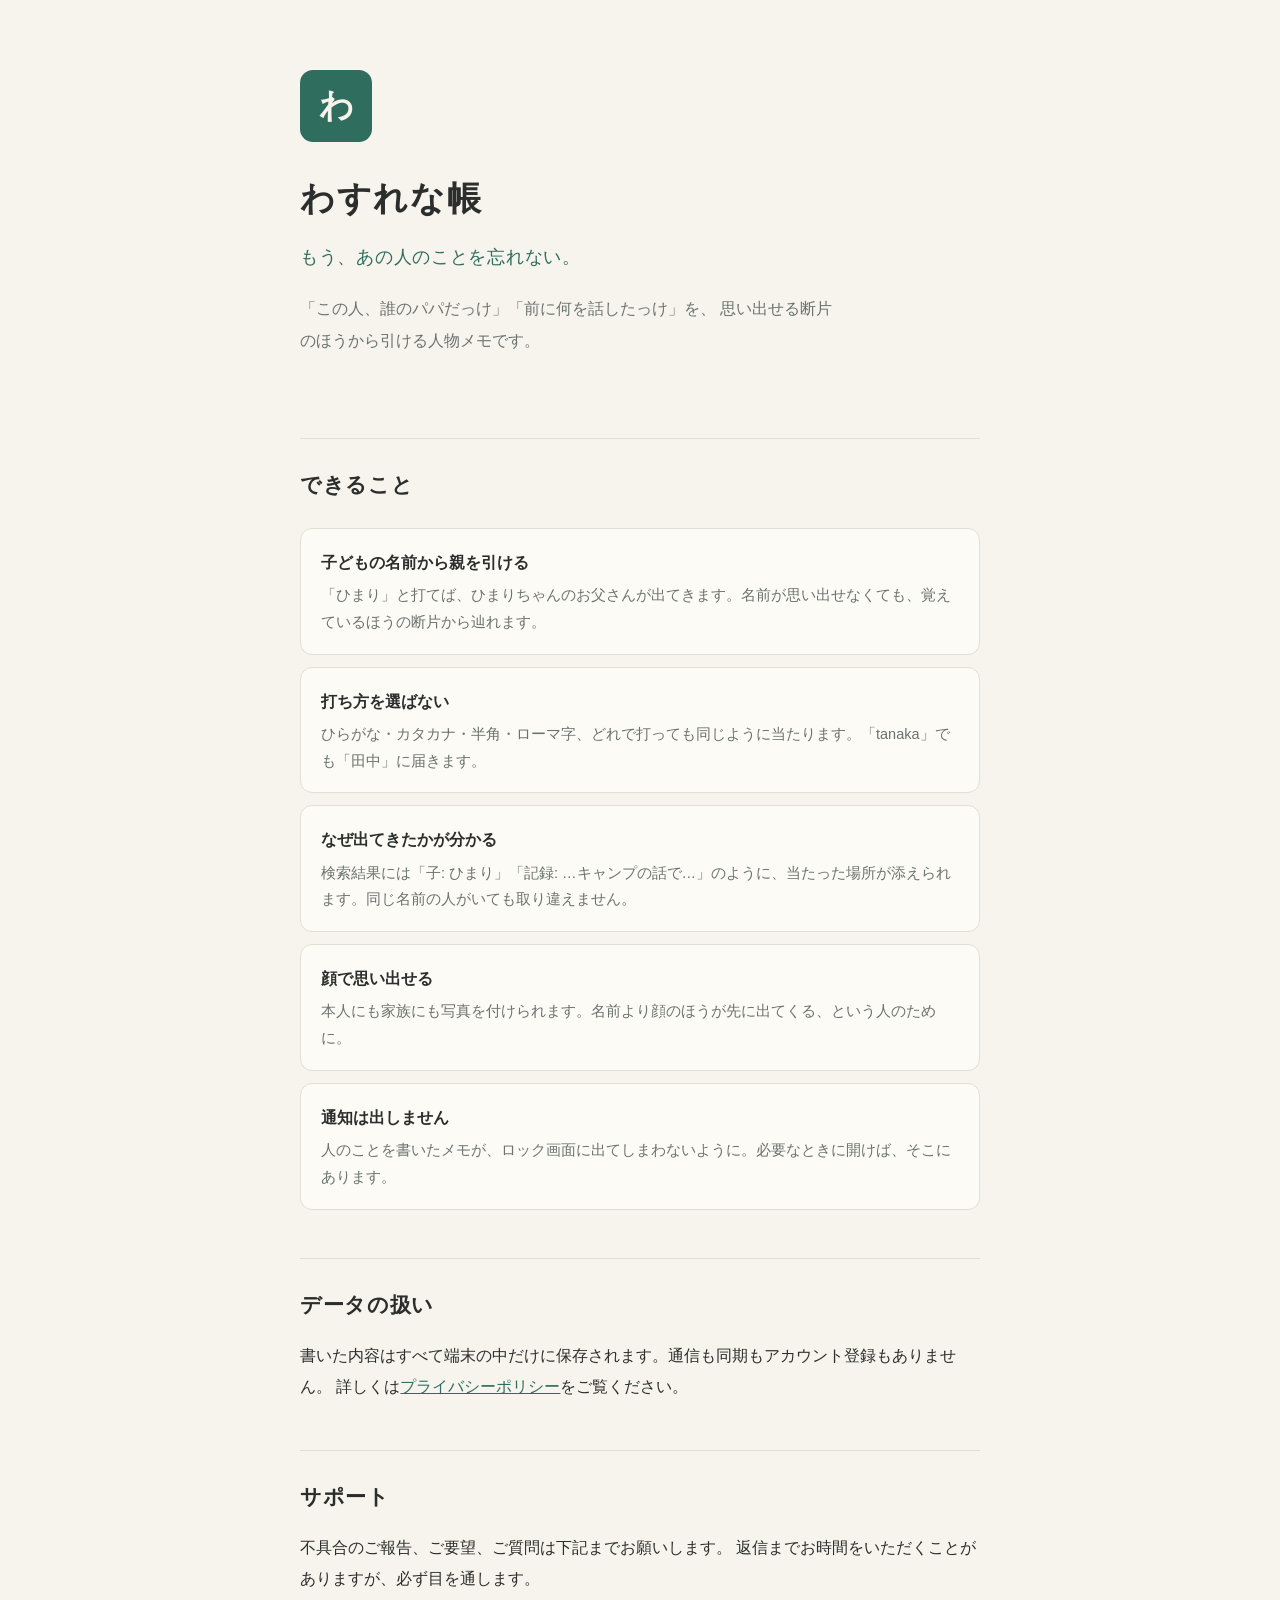
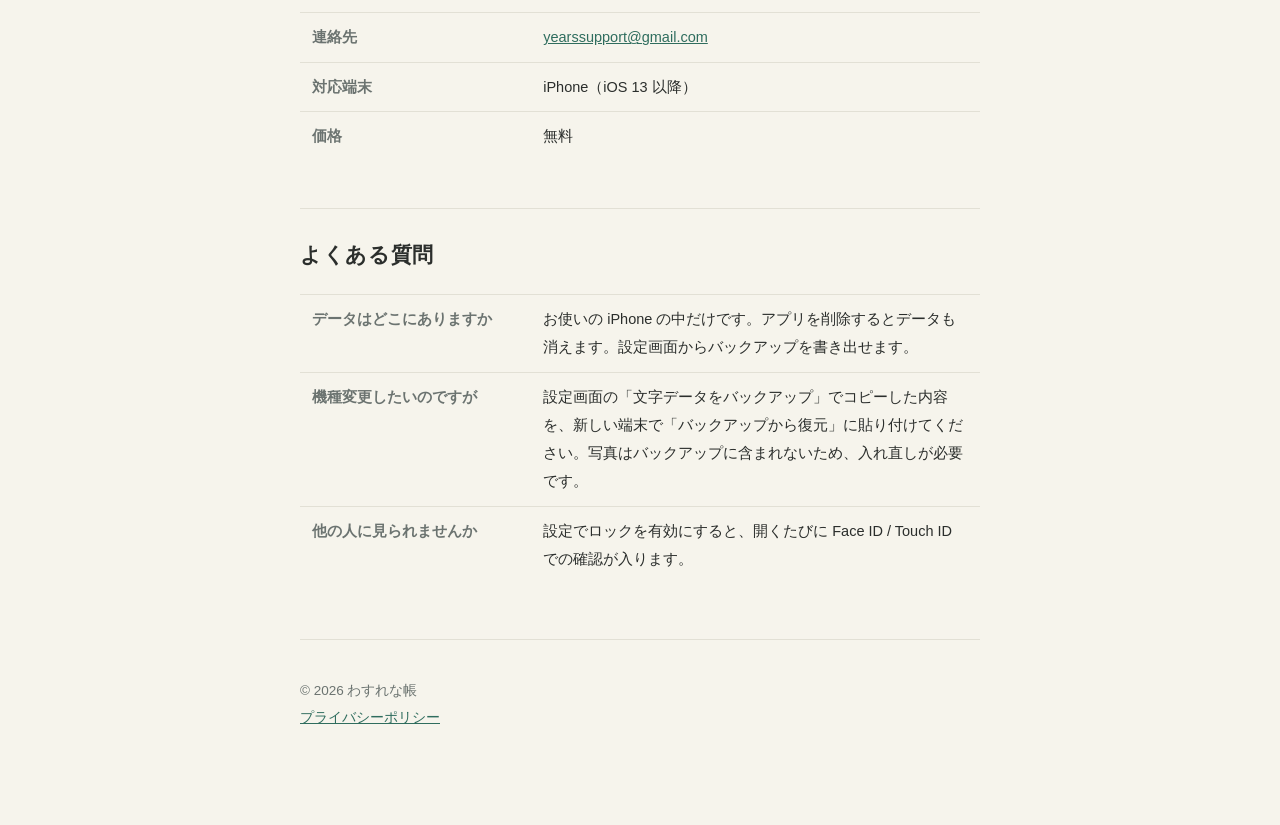
==== index.html @ 11682d03 "サポートページとプライバシーポリシーを公開" ====
<!DOCTYPE html>
<html lang="ja">
<head>
<meta charset="utf-8">
<meta name="viewport" content="width=device-width, initial-scale=1">
<title>わすれな帳 — もう、あの人のことを忘れない</title>
<meta name="description" content="「この人、誰のパパだっけ」をなくす人物メモ。子どもの名前からでも、話したことからでも引けます。データは端末の中だけ。">
<style>
  :root{
    --paper:#F6F4EC; --card:#FCFBF6; --ink:#2B2E2C; --sub:#6B7370;
    --green:#2F6D5E; --akane:#A8492B; --rule:#E2E0D5;
  }
  @media (prefers-color-scheme: dark){
    :root{ --paper:#121614; --card:#1B211E; --ink:#E9E7DE; --sub:#97A19C;
           --green:#7BC5AB; --akane:#D9825E; --rule:#2B322E; }
  }
  *{box-sizing:border-box}
  body{
    margin:0; padding:0 20px 80px; background:var(--paper); color:var(--ink);
    font-family:-apple-system,"Hiragino Kaku Gothic ProN","Yu Gothic",sans-serif;
    font-size:16px; line-height:1.95;
  }
  .wrap{max-width:680px;margin:0 auto}
  header{padding:70px 0 34px}
  .stamp{
    width:72px;height:72px;border-radius:13px;background:var(--green);
    display:flex;align-items:center;justify-content:center;margin-bottom:24px;
    font-family:"Hiragino Mincho ProN",serif;color:var(--paper);
    font-size:34px;font-weight:600;
  }
  h1{
    font-family:"Hiragino Mincho ProN",serif;font-size:34px;font-weight:600;
    margin:0 0 8px;letter-spacing:.05em;
  }
  .tagline{
    font-family:"Hiragino Mincho ProN",serif;font-size:18px;color:var(--green);
    margin:0 0 18px;letter-spacing:.04em;
  }
  .lead{color:var(--sub);margin:0;max-width:34em}
  h2{
    font-family:"Hiragino Mincho ProN",serif;font-size:21px;font-weight:600;
    margin:48px 0 12px;letter-spacing:.03em;
    padding-top:26px;border-top:1px solid var(--rule);
  }
  p{margin:14px 0}
  .points{display:grid;gap:12px;margin:22px 0 0}
  .point{
    background:var(--card);border:1px solid var(--rule);border-radius:12px;
    padding:18px 20px;
  }
  .point h3{margin:0 0 4px;font-size:16px}
  .point p{margin:0;color:var(--sub);font-size:14.5px;line-height:1.85}
  table{border-collapse:collapse;width:100%;margin:18px 0;font-size:14.5px}
  th,td{text-align:left;padding:10px 12px;border-top:1px solid var(--rule);vertical-align:top}
  th{white-space:nowrap;color:var(--sub);font-weight:600;width:34%}
  a{color:var(--green)}
  code{background:var(--card);padding:1px 6px;border-radius:4px;font-size:14px}
  footer{margin-top:56px;padding-top:24px;border-top:1px solid var(--rule);
         color:var(--sub);font-size:13.5px}
</style>
</head>
<body>
<div class="wrap">

<header>
  <div class="stamp">わ</div>
  <h1>わすれな帳</h1>
  <p class="tagline">もう、あの人のことを忘れない。</p>
  <p class="lead">
    「この人、誰のパパだっけ」「前に何を話したっけ」を、
    思い出せる断片のほうから引ける人物メモです。
  </p>
</header>

<h2>できること</h2>
<div class="points">
  <div class="point">
    <h3>子どもの名前から親を引ける</h3>
    <p>「ひまり」と打てば、ひまりちゃんのお父さんが出てきます。名前が思い出せなくても、覚えているほうの断片から辿れます。</p>
  </div>
  <div class="point">
    <h3>打ち方を選ばない</h3>
    <p>ひらがな・カタカナ・半角・ローマ字、どれで打っても同じように当たります。「tanaka」でも「田中」に届きます。</p>
  </div>
  <div class="point">
    <h3>なぜ出てきたかが分かる</h3>
    <p>検索結果には「子: ひまり」「記録: …キャンプの話で…」のように、当たった場所が添えられます。同じ名前の人がいても取り違えません。</p>
  </div>
  <div class="point">
    <h3>顔で思い出せる</h3>
    <p>本人にも家族にも写真を付けられます。名前より顔のほうが先に出てくる、という人のために。</p>
  </div>
  <div class="point">
    <h3>通知は出しません</h3>
    <p>人のことを書いたメモが、ロック画面に出てしまわないように。必要なときに開けば、そこにあります。</p>
  </div>
</div>

<h2>データの扱い</h2>
<p>書いた内容はすべて端末の中だけに保存されます。通信も同期もアカウント登録もありません。
詳しくは<a href="./privacy.html">プライバシーポリシー</a>をご覧ください。</p>

<h2>サポート</h2>
<p>不具合のご報告、ご要望、ご質問は下記までお願いします。
返信までお時間をいただくことがありますが、必ず目を通します。</p>
<table>
  <tr><th>連絡先</th><td><a href="mailto:yearssupport@gmail.com">yearssupport@gmail.com</a></td></tr>
  <tr><th>対応端末</th><td>iPhone（iOS 13 以降）</td></tr>
  <tr><th>価格</th><td>無料</td></tr>
</table>

<h2>よくある質問</h2>
<table>
  <tr>
    <th>データはどこにありますか</th>
    <td>お使いの iPhone の中だけです。アプリを削除するとデータも消えます。設定画面からバックアップを書き出せます。</td>
  </tr>
  <tr>
    <th>機種変更したいのですが</th>
    <td>設定画面の「文字データをバックアップ」でコピーした内容を、新しい端末で「バックアップから復元」に貼り付けてください。写真はバックアップに含まれないため、入れ直しが必要です。</td>
  </tr>
  <tr>
    <th>他の人に見られませんか</th>
    <td>設定でロックを有効にすると、開くたびに Face ID / Touch ID での確認が入ります。</td>
  </tr>
</table>

<footer>
  <p>© 2026 わすれな帳<br>
  <a href="./privacy.html">プライバシーポリシー</a></p>
</footer>

</div>
</body>
</html>
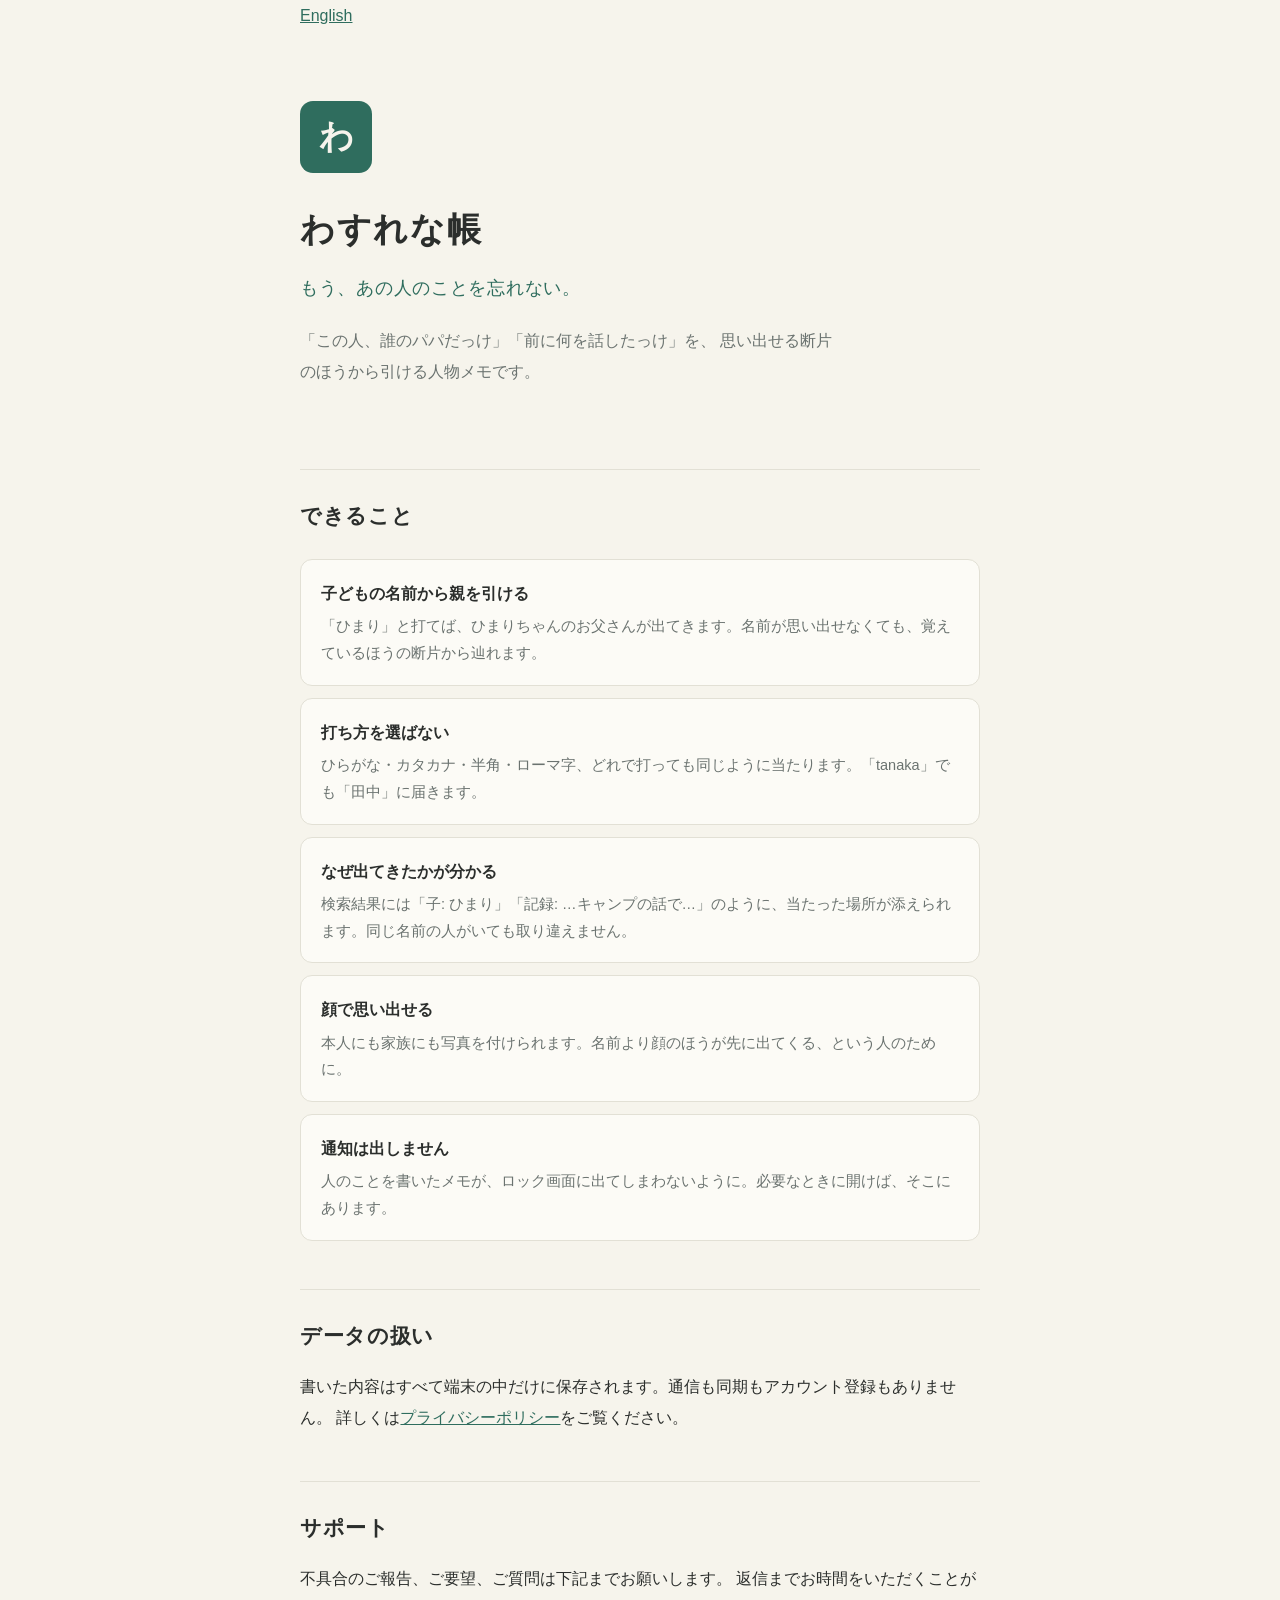
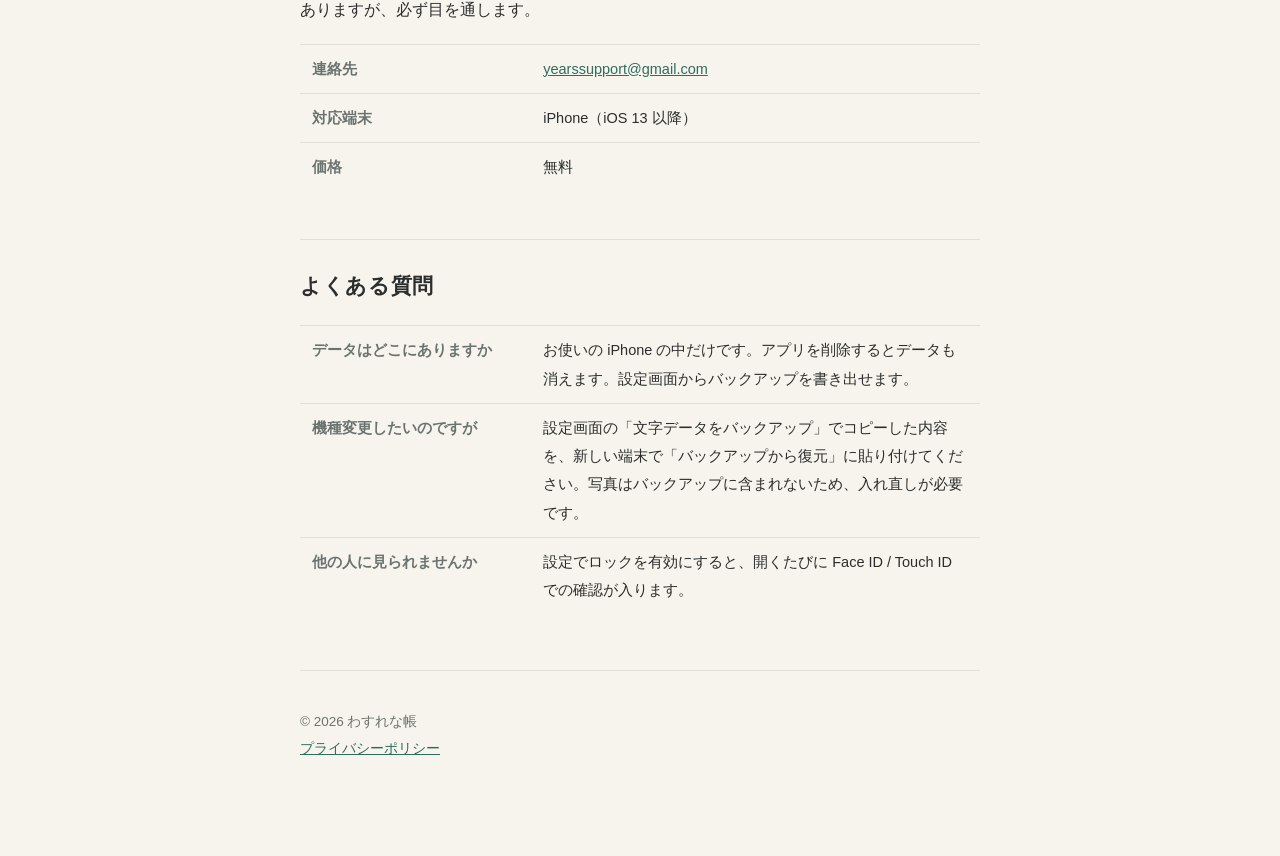
==== commit 6e93a817: "Add English support and privacy pages" ====
--- a/index.html
+++ b/index.html
@@ -61,6 +61,7 @@
 </head>
 <body>
 <div class="wrap">
+<nav aria-label="Language"><a href="./en.html" lang="en">English</a></nav>
 
 <header>
   <div class="stamp">わ</div>
